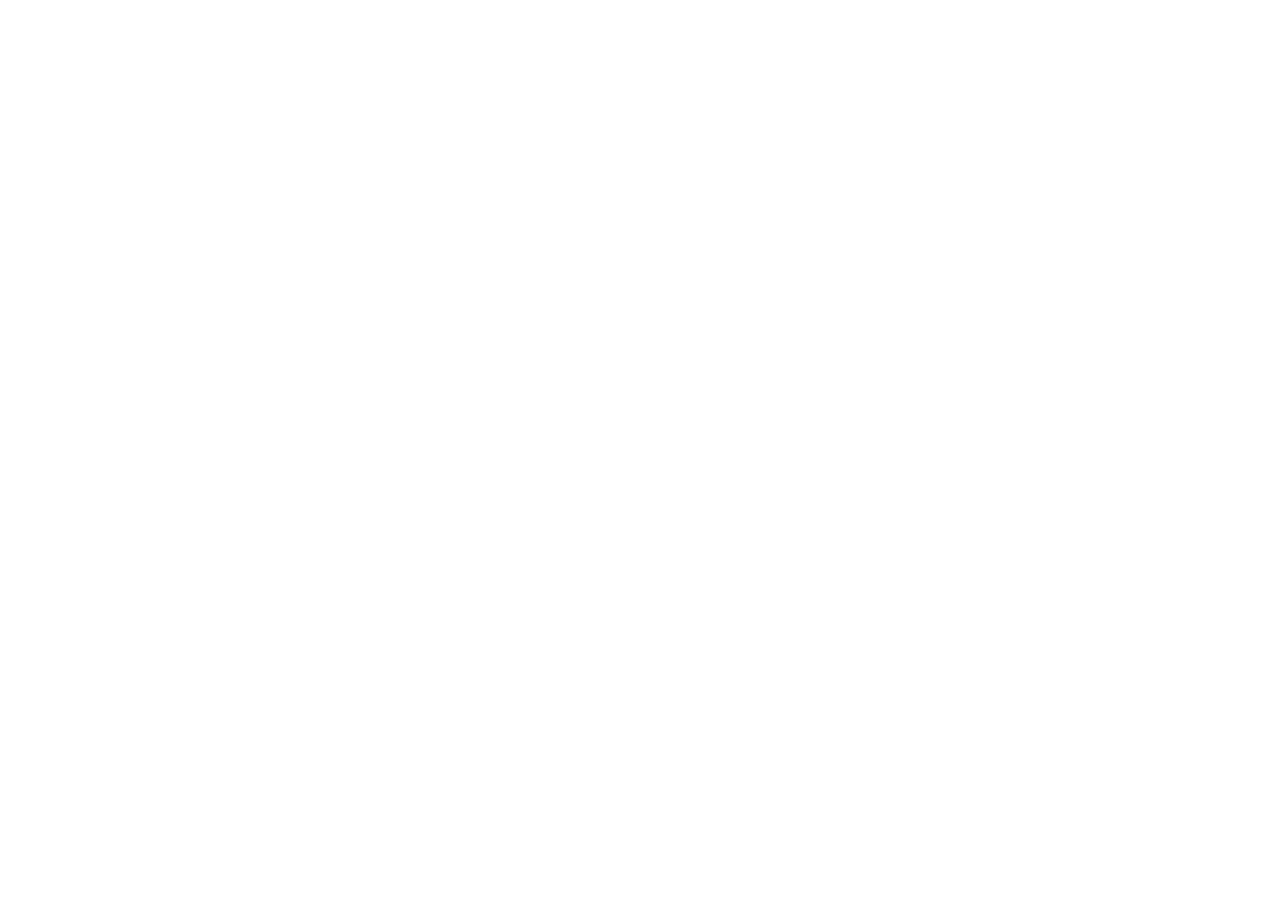
==== products.html @ 04b3e716 "Initial commit - Serene Perfume website" ====
<!DOCTYPE html>
<html lang="en">
<head>
    <meta charset="UTF-8">
    <meta name="viewport" content="width=device-width, initial-scale=1.0">
    <title>Products</title>
</head>
<body>
    
</body>
</html>
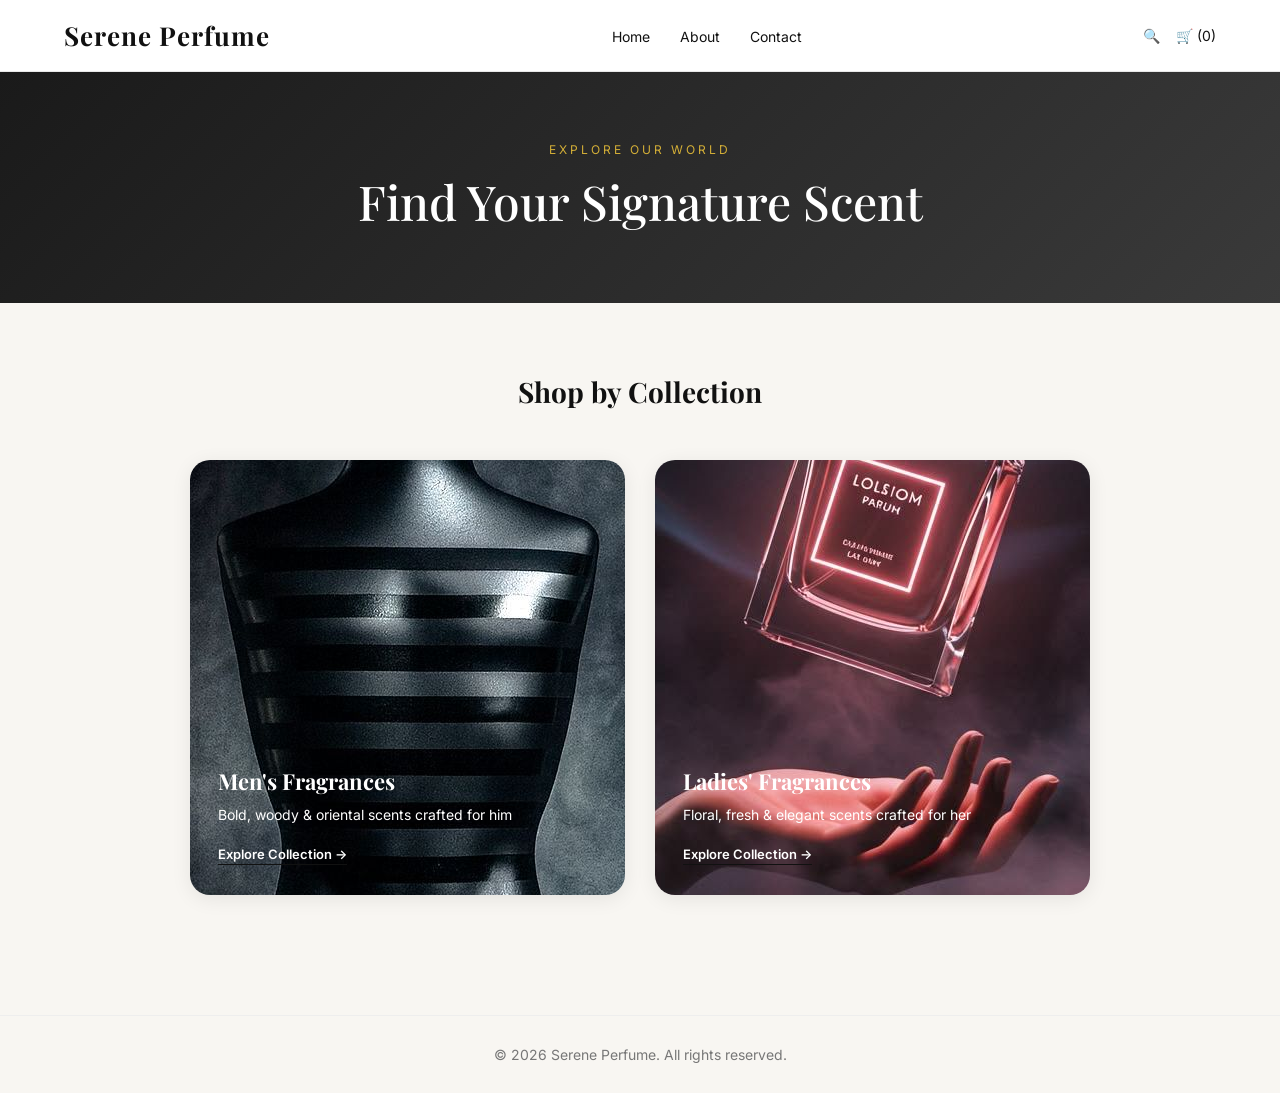
==== commit 39495e6a: "Initial commit - Serene Perfume website" ====
--- a/products.html
+++ b/products.html
@@ -1,11 +1,83 @@
 <!DOCTYPE html>
 <html lang="en">
 <head>
-    <meta charset="UTF-8">
-    <meta name="viewport" content="width=device-width, initial-scale=1.0">
-    <title>Products</title>
+  <meta charset="UTF-8">
+  <meta name="viewport" content="width=device-width, initial-scale=1.0">
+  <title>Shop - Serene Perfume</title>
+  <link rel="stylesheet" href="style.css">
+  <link href="https://fonts.googleapis.com/css2?family=Playfair+Display:wght@500;600&family=Inter:wght@300;400;500&display=swap" rel="stylesheet">
+  <link rel="stylesheet" href="https://cdnjs.cloudflare.com/ajax/libs/font-awesome/6.5.0/css/all.min.css">
 </head>
 <body>
-    
+
+  <header>
+    <div class="container header-flex">
+      <h1 class="logo">Serene Perfume</h1>
+      <nav class="nav">
+        <ul>
+          <li><a href="index.html">Home</a></li>
+          <li><a href="index.html#about">About</a></li>
+          <li><a href="index.html#contact">Contact</a></li>
+        </ul>
+      </nav>
+      <div class="actions">
+        <a href="#">🔍</a>
+        <a href="cart.html">🛒 (<span class="cart-count">0</span>)</a>
+      </div>
+    </div>
+  </header>
+
+  <!-- HERO BANNER -->
+  <div class="products-hero">
+    <div class="container">
+      <p class="products-hero-sub">Explore Our World</p>
+      <h1 class="products-hero-title">Find Your Signature Scent</h1>
+    </div>
+  </div>
+
+  <!-- CATEGORY CARDS -->
+  <section class="category-section">
+    <div class="container">
+
+      <h2 class="category-heading">Shop by Collection</h2>
+
+      <div class="category-cards">
+
+        <!-- MEN card links to men.html -->
+        <a href="men.html" class="category-card">
+          <div class="category-card-img men-bg">
+            <img src="images/men.jpeg" alt="">
+          </div>
+          <div class="category-card-body">
+            <h3>Men's Fragrances</h3>
+            <p>Bold, woody & oriental scents crafted for him</p>
+            <span class="category-cta">Explore Collection →</span>
+          </div>
+        </a>
+
+        <!-- LADIES card links to ladies.html -->
+        <a href="ladies.html" class="category-card">
+          <div class="category-card-img ladies-bg">
+            <img src="images/ladies.jpeg" alt="">
+          </div>
+          <div class="category-card-body">
+            <h3>Ladies' Fragrances</h3>
+            <p>Floral, fresh & elegant scents crafted for her</p>
+            <span class="category-cta">Explore Collection →</span>
+          </div>
+        </a>
+
+      </div>
+
+    </div>
+  </section>
+
+  <footer>
+    <div class="container">
+      <p>© 2026 Serene Perfume. All rights reserved.</p>
+    </div>
+  </footer>
+
+  <script src="index.js"></script>
 </body>
 </html>
--- a/style.css
+++ b/style.css
@@ -0,0 +1,761 @@
+
+html { scroll-behavior: smooth; }
+* { margin: 0; padding: 0; box-sizing: border-box; }
+
+body {
+  font-family: 'Inter', sans-serif;
+  background: #F8F6F2;
+  color: #111;
+  min-height: 100vh;
+}
+
+.container {
+  width: 90%;
+  max-width: 1200px;
+  margin: 0 auto;
+}
+
+
+.hero, #products, .about, #contact {
+  opacity: 0;
+  transform: translateY(40px);
+  animation: fadeInUp 1s ease forwards;
+}
+
+@keyframes fadeInUp {
+  to { opacity: 1; transform: translateY(0); }
+}
+
+/* ══════════════════════════════════
+   HEADER
+   ══════════════════════════════════ */
+header {
+  background: #fff;
+  border-bottom: 1px solid #e8e8e8;
+  position: sticky;
+  top: 0;
+  z-index: 50;
+}
+
+.header-flex {
+  display: flex;
+  justify-content: space-between;
+  align-items: center;
+  padding: 18px 0;
+}
+
+.logo {
+  font-family: 'Playfair Display', serif;
+  font-size: 26px;
+  font-weight: bold;
+  letter-spacing: 1px;
+}
+
+.nav ul { display: flex; list-style: none; gap: 30px; }
+
+.nav ul a {
+  text-decoration: none;
+  color: #111;
+  font-size: 14px;
+  position: relative;
+  padding-bottom: 4px;
+}
+
+.nav ul a::after {
+  content: "";
+  position: absolute;
+  left: 0; bottom: 0;
+  height: 1px; width: 0%;
+  background: #111;
+  transition: width 0.3s ease;
+}
+
+.nav ul a:hover::after { width: 100%; }
+
+.actions { display: flex; gap: 16px; }
+.actions a { text-decoration: none; color: #111; font-size: 14px; }
+
+/* ══════════════════════════════════
+   SHARED BUTTONS
+   ══════════════════════════════════ */
+.btn, .view-all {
+  display: inline-block;
+  padding: 14px 28px;
+  background: linear-gradient(135deg, #121212, #5a5959);
+  color: #fff;
+  text-decoration: none;
+  border-radius: 25px;
+  font-size: 14px;
+  font-weight: bold;
+  transition: 0.3s;
+  text-align: center;
+  border: none;
+  cursor: pointer;
+}
+
+.btn:hover, .view-all:hover {
+  background: linear-gradient(135deg, #020202, #8e8b8b);
+  transform: translateY(-3px);
+  box-shadow: 0 10px 20px rgba(0,0,0,0.2);
+}
+
+.view-all { display: block; width: fit-content; margin: 40px auto 0; }
+
+/* ══════════════════════════════════
+   HOMEPAGE SECTIONS
+   ══════════════════════════════════ */
+section { padding: 80px 0; }
+
+.section-title {
+  font-family: 'Playfair Display', serif;
+  font-size: 36px;
+  text-align: center;
+  margin-bottom: 50px;
+}
+
+/* Hero */
+.hero { padding: 80px 0; }
+
+.hero-grid {
+  display: grid;
+  grid-template-columns: 1.2fr 1fr;
+  align-items: center;
+  gap: 40px;
+}
+
+.small-text { color: #555; margin-bottom: 20px; font-size: 14px; }
+
+.hero-text h1 {
+  font-size: 72px;
+  line-height: 1;
+  font-family: 'Playfair Display', serif;
+  font-weight: 500;
+  margin-bottom: 24px;
+}
+
+.hero-image img {
+  width: 100%;
+  border-radius: 20px;
+  max-width: 320px;
+  object-fit: cover;
+  box-shadow: 0 10px 20px rgba(0,0,0,0.2);
+}
+
+/* Homepage product preview */
+#products .product-grid {
+  display: grid;
+  grid-template-columns: repeat(4, 1fr);
+  gap: 24px;
+}
+
+#products .product-card {
+  background: #fff;
+  border-radius: 16px;
+  overflow: hidden;
+  text-align: center;
+  padding-bottom: 16px;
+  box-shadow: 0 2px 15px rgba(0,0,0,0.06);
+  transition: 0.3s;
+}
+
+#products .product-card:hover {
+  transform: translateY(-6px);
+  box-shadow: 0 12px 30px rgba(0,0,0,0.12);
+}
+
+#products .product-card > img {
+  width: 100%; height: 200px;
+  object-fit: cover;
+  border-radius: 16px 16px 0 0;
+}
+
+#products .product-card .card-body { padding: 12px 14px 0; }
+
+#products .product-card h3 {
+  font-family: 'Playfair Display', serif;
+  font-size: 15px;
+  margin-bottom: 4px;
+}
+
+#products .product-card .card-price {
+  font-size: 14px; color: #555; margin-bottom: 10px;
+}
+
+.cart-btn {
+  padding: 7px 16px;
+  border: none;
+  background: #111; color: #fff;
+  border-radius: 20px;
+  cursor: pointer; transition: 0.3s; font-size: 13px;
+}
+
+.cart-btn:hover { background: #D4AF37; color: #111; }
+
+/* ══════════════════════════════════
+   ABOUT
+   ══════════════════════════════════ */
+.about { background: #f9f9f9; }
+
+.about-grid {
+  display: grid;
+  grid-template-columns: 1fr 1fr;
+  gap: 50px;
+  align-items: center;
+}
+
+.about-text h2 {
+  font-family: 'Playfair Display', serif;
+  font-size: 36px;
+  margin-bottom: 15px;
+}
+
+.intro { font-size: 16px; color: #555; margin-bottom: 25px; line-height: 1.6; }
+.about-features { display: grid; gap: 15px; }
+
+.feature {
+  background: rgb(183,182,180);
+  padding: 12px 16px;
+  border-radius: 12px;
+  transition: 0.3s;
+}
+
+.feature:hover { transform: translateY(-5px); }
+.feature h4 { margin-bottom: 4px; }
+.feature p { font-size: 13px; color: #444; }
+.about-image img { width: 90%; border-radius: 20px; }
+
+/* ══════════════════════════════════
+   CONTACT  (new design)
+   ══════════════════════════════════ */
+.contact {
+  background: #fff;
+  padding: 80px 0;
+}
+
+/* Two column layout */
+.contact-top {
+  display: grid;
+  grid-template-columns: 1fr 1.2fr;
+  gap: 60px;
+  margin-bottom: 40px;
+}
+
+/* Left — info */
+.contact-info h2 {
+  font-family: 'Playfair Display', serif;
+  font-size: 38px;
+  margin-bottom: 10px;
+  color: #111;
+}
+
+.contact-subtitle {
+  font-size: 14px;
+  color: #777;
+  line-height: 1.7;
+  margin-bottom: 30px;
+}
+
+.contact-row {
+  display: flex;
+  align-items: center;
+  gap: 16px;
+  padding: 16px 0;
+  border-bottom: 1px solid #eee;
+}
+
+.contact-row:first-of-type { border-top: 1px solid #eee; }
+
+.contact-icon {
+  width: 42px;
+  height: 42px;
+  border-radius: 10px;
+  background: #f4f4f4;
+  border: 1px solid #e8e8e8;
+  display: flex;
+  align-items: center;
+  justify-content: center;
+  font-size: 16px;
+  color: #111;
+  flex-shrink: 0;
+}
+
+.contact-label {
+  font-size: 11px;
+  text-transform: uppercase;
+  letter-spacing: 1px;
+  color: #999;
+  margin-bottom: 3px;
+}
+
+.contact-row-text a,
+.contact-row-text span {
+  font-size: 14px;
+  font-weight: 500;
+  color: #111;
+  text-decoration: none;
+}
+
+.contact-row-text a:hover { color: #D4AF37; }
+
+/* Right — form */
+.contact-form {
+  background: #F8F6F2;
+  padding: 36px;
+  border-radius: 20px;
+  border: 1px solid #eee;
+}
+
+.contact-form h3 {
+  font-family: 'Playfair Display', serif;
+  font-size: 22px;
+  margin-bottom: 24px;
+  color: #111;
+}
+
+.form-two-col {
+  display: grid;
+  grid-template-columns: 1fr 1fr;
+  gap: 16px;
+}
+
+.form-field {
+  margin-bottom: 16px;
+}
+
+.form-field label {
+  display: block;
+  font-size: 12px;
+  text-transform: uppercase;
+  letter-spacing: 0.8px;
+  color: #888;
+  margin-bottom: 6px;
+}
+
+.form-field input,
+.form-field textarea {
+  width: 100%;
+  padding: 13px 16px;
+  border: 1px solid #ddd;
+  border-radius: 10px;
+  font-size: 14px;
+  background: #fff;
+  color: #111;
+  font-family: 'Inter', sans-serif;
+  transition: 0.3s;
+  resize: vertical;
+}
+
+.form-field input:focus,
+.form-field textarea:focus {
+  outline: none;
+  border-color: #111;
+  box-shadow: 0 0 0 3px rgba(0,0,0,0.05);
+}
+
+.form-submit {
+  width: 100%;
+  padding: 14px;
+  border: none;
+  background: linear-gradient(135deg, #121212, #5a5959);
+  color: #fff;
+  border-radius: 25px;
+  cursor: pointer;
+  transition: 0.3s;
+  font-weight: bold;
+  font-size: 14px;
+  font-family: 'Inter', sans-serif;
+  display: flex;
+  align-items: center;
+  justify-content: center;
+  gap: 8px;
+  margin-top: 4px;
+}
+
+.form-submit:hover {
+  background: linear-gradient(135deg, #020202, #8e8b8b);
+  transform: translateY(-3px);
+  box-shadow: 0 10px 20px rgba(0,0,0,0.2);
+}
+
+/* Success message */
+.form-success {
+  display: none;
+  margin-top: 16px;
+  padding: 14px 18px;
+  background: #eaf7ee;
+  border: 1px solid #c3e6cb;
+  border-radius: 10px;
+  color: #2d6a4f;
+  font-size: 14px;
+  font-weight: 500;
+  align-items: center;
+  gap: 8px;
+}
+
+.form-success.show {
+  display: flex;
+}
+
+/* Social buttons row */
+.social-row {
+  display: flex;
+  gap: 12px;
+  padding-top: 30px;
+  border-top: 1px solid #eee;
+  flex-wrap: wrap;
+}
+
+.social-btn {
+  display: flex;
+  align-items: center;
+  gap: 8px;
+  padding: 10px 20px;
+  border-radius: 25px;
+  font-size: 14px;
+  font-weight: 500;
+  text-decoration: none;
+  border: 1px solid #ddd;
+  background: #fff;
+  color: #111;
+  transition: 0.3s;
+}
+
+.social-btn:hover {
+  transform: translateY(-3px);
+  box-shadow: 0 8px 20px rgba(0,0,0,0.1);
+}
+
+.whatsapp-btn:hover { background: #25D366; color: #fff; border-color: #25D366; }
+.instagram-btn:hover { background: #E1306C; color: #fff; border-color: #E1306C; }
+.tiktok-btn:hover { background: #111; color: #fff; border-color: #111; }
+
+/* ══════════════════════════════════
+   PRODUCTS.HTML CATEGORY PAGE
+   ══════════════════════════════════ */
+.products-hero {
+  background: linear-gradient(135deg, #1a1a1a, #3a3a3a);
+  color: #fff;
+  padding: 70px 0;
+  text-align: center;
+}
+
+.products-hero-sub {
+  font-size: 12px;
+  text-transform: uppercase;
+  letter-spacing: 3px;
+  color: #D4AF37;
+  margin-bottom: 12px;
+}
+
+.products-hero-title {
+  font-family: 'Playfair Display', serif;
+  font-size: 48px;
+  font-weight: 500;
+}
+
+.products-hero-desc {
+  font-size: 15px;
+  color: rgba(255,255,255,0.7);
+  margin-top: 12px;
+}
+
+.category-section { padding: 70px 0 100px; }
+
+.category-heading {
+  font-family: 'Playfair Display', serif;
+  font-size: 28px;
+  text-align: center;
+  margin-bottom: 50px;
+}
+
+.category-cards {
+  display: grid;
+  grid-template-columns: 1fr 1fr;
+  gap: 30px;
+  max-width: 900px;
+  margin: 0 auto;
+}
+
+.category-card {
+  border-radius: 20px;
+  overflow: hidden;
+  cursor: pointer;
+  transition: 0.35s;
+  box-shadow: 0 4px 20px rgba(0,0,0,0.08);
+  background: #fff;
+  text-decoration: none;
+  color: inherit;
+  display: block;
+}
+
+.category-card:hover {
+  transform: translateY(-10px);
+  box-shadow: 0 24px 60px rgba(0,0,0,0.15);
+}
+
+.category-card-img {
+  height: 280px;
+  display: flex;
+  align-items: center;
+  justify-content: center;
+}
+
+.men-bg { background: linear-gradient(135deg, #1a1a2e, #16213e, #0f3460); }
+.ladies-bg { background: linear-gradient(135deg, #f8b4c8, #e8879c, #c96b85); }
+
+.category-icon { font-size: 90px; color: rgba(255,255,255,0.25); user-select: none; }
+
+.category-card-body { padding: 26px 28px 30px; }
+
+.category-card-body h3 {
+  font-family: 'Playfair Display', serif;
+  font-size: 22px;
+  margin-bottom: 8px;
+  color: white;
+}
+
+.category-card-body p { font-size: 14px; color: white; margin-bottom: 18px; line-height: 1.5; }
+
+.category-cta {
+  font-size: 13px;
+  font-weight: 600;
+  color: white;
+  border-bottom: 1px solid #111;
+  padding-bottom: 2px;
+  transition: 0.3s;
+  display: inline-block;
+}
+
+.category-card:hover .category-cta { color: #D4AF37; border-color: #D4AF37; }
+
+/* ══════════════════════════════════
+   MEN.HTML & LADIES.HTML
+   ══════════════════════════════════ */
+.men-hero { background: linear-gradient(135deg, #0f0f1a, #1a1a2e, #0f3460); }
+.ladies-hero { background: linear-gradient(135deg, #5c1a2e, #8e3a59, #c96b85); }
+
+.listing-section { padding: 50px 0 100px; }
+
+.filter-tabs { display: flex; gap: 10px; margin-bottom: 36px; flex-wrap: wrap; }
+
+.filter-tab {
+  padding: 8px 22px;
+  border: 1px solid #ccc;
+  border-radius: 25px;
+  background: transparent;
+  font-size: 13px;
+  cursor: pointer;
+  transition: 0.3s;
+  font-family: 'Inter', sans-serif;
+  color: #111;
+}
+
+.filter-tab:hover,
+.filter-tab.active { background: #111; color: #fff; border-color: #111; }
+
+.product-grid {
+  display: grid;
+  grid-template-columns: repeat(4, 1fr);
+  gap: 24px;
+}
+
+.product-card {
+  background: #fff;
+  border-radius: 16px;
+  overflow: hidden;
+  cursor: pointer;
+  transition: 0.3s;
+  box-shadow: 0 2px 15px rgba(0,0,0,0.06);
+  text-align: center;
+  padding-bottom: 16px;
+}
+
+.product-card:hover {
+  transform: translateY(-6px);
+  box-shadow: 0 12px 30px rgba(0,0,0,0.12);
+}
+
+.product-card > img {
+  width: 100%; height: 210px;
+  object-fit: cover;
+  border-radius: 16px 16px 0 0;
+}
+
+.card-body { padding: 14px 16px 0; }
+
+.product-card h3 {
+  font-family: 'Playfair Display', serif;
+  font-size: 15px;
+  margin-bottom: 3px;
+}
+
+.brand-tag {
+  font-size: 11px; color: #999;
+  text-transform: uppercase;
+  letter-spacing: 1px;
+  margin-bottom: 6px;
+}
+
+.card-price { font-weight: 600; font-size: 14px; color: #111; margin-bottom: 10px; }
+
+.quick-add {
+  padding: 7px 16px;
+  background: #111; color: #fff;
+  border: none; border-radius: 20px;
+  font-size: 12px; cursor: pointer; transition: 0.3s;
+}
+
+.quick-add:hover { background: #D4AF37; color: #111; }
+
+/* ══════════════════════════════════
+   SLIDE-IN PANEL
+   ══════════════════════════════════ */
+.panel-overlay {
+  position: fixed; inset: 0;
+  background: rgba(0,0,0,0.45);
+  z-index: 100; opacity: 0;
+  pointer-events: none;
+  transition: opacity 0.3s ease;
+}
+
+.panel-overlay.active { opacity: 1; pointer-events: all; }
+
+.slide-panel {
+  position: fixed;
+  top: 0; right: -580px;
+  width: 560px; max-width: 95vw;
+  height: 100vh; background: #fff;
+  z-index: 101; overflow-y: auto;
+  transition: right 0.4s cubic-bezier(0.4,0,0.2,1);
+  padding: 30px;
+  box-shadow: -10px 0 40px rgba(0,0,0,0.15);
+}
+
+.slide-panel.active { right: 0; }
+
+.panel-close {
+  position: absolute; top: 20px; right: 20px;
+  background: #f4f4f4; border: none;
+  width: 36px; height: 36px; border-radius: 50%;
+  font-size: 16px; cursor: pointer;
+  display: flex; align-items: center; justify-content: center;
+  transition: 0.3s;
+}
+
+.panel-close:hover { background: #111; color: #fff; }
+
+.panel-image-wrap { margin-top: 10px; margin-bottom: 20px; }
+
+.panel-main-img { width: 100%; height: 260px; object-fit: cover; border-radius: 16px; }
+
+.panel-thumbnails { display: flex; gap: 10px; margin-top: 12px; }
+
+.panel-thumbnails img {
+  width: 60px; height: 60px;
+  object-fit: cover; border-radius: 10px;
+  cursor: pointer; opacity: 0.6; transition: 0.3s;
+  border: 2px solid transparent;
+}
+
+.panel-thumbnails img:hover,
+.panel-thumbnails img.selected { opacity: 1; border-color: #111; }
+
+.panel-brand { font-size: 11px; text-transform: uppercase; letter-spacing: 2px; color: #999; margin-bottom: 6px; }
+.panel-name { font-family: 'Playfair Display', serif; font-size: 30px; margin-bottom: 8px; }
+.panel-price { font-size: 20px; font-weight: 600; color: #111; margin-bottom: 14px; }
+.panel-desc { font-size: 14px; color: #666; line-height: 1.7; margin-bottom: 22px; }
+
+.panel-actions { display: flex; gap: 12px; align-items: center; flex-wrap: wrap; margin-bottom: 30px; }
+
+.qty-box {
+  display: flex; align-items: center; gap: 12px;
+  border: 1px solid #ddd; border-radius: 25px; padding: 8px 16px;
+}
+
+.qty-box button { background: none; border: none; font-size: 18px; cursor: pointer; color: #111; line-height: 1; padding: 0; }
+.qty-box span { font-size: 15px; font-weight: 500; min-width: 20px; text-align: center; }
+
+.add-cart-btn {
+  flex: 1; padding: 12px 20px;
+  background: #111; color: #fff;
+  border: none; border-radius: 25px;
+  font-size: 14px; font-weight: 500;
+  cursor: pointer; transition: 0.3s;
+}
+
+.add-cart-btn:hover { background: #D4AF37; color: #111; }
+
+.inquire-link {
+  padding: 12px 20px;
+  border: 1px solid #111; border-radius: 25px;
+  text-decoration: none; color: #111; font-size: 14px; transition: 0.3s;
+}
+
+.inquire-link:hover { background: #111; color: #fff; }
+
+.related-section { border-top: 1px solid #eee; padding-top: 20px; }
+
+.related-section h4 { font-family: 'Playfair Display', serif; font-size: 18px; margin-bottom: 16px; }
+
+.related-list { display: flex; gap: 14px; flex-wrap: wrap; }
+
+.related-item { text-align: center; cursor: pointer; transition: 0.3s; width: 80px; }
+.related-item:hover { transform: translateY(-4px); }
+.related-item img { width: 80px; height: 80px; object-fit: cover; border-radius: 12px; margin-bottom: 6px; }
+.related-item p { font-size: 11px; color: #333; }
+.related-item .rel-price { font-size: 11px; font-weight: 600; color: #111; }
+
+.toast {
+  position: fixed; bottom: 30px; left: 50%;
+  transform: translateX(-50%) translateY(80px);
+  background: #111; color: #fff;
+  padding: 12px 24px; border-radius: 25px;
+  font-size: 14px; z-index: 999;
+  transition: transform 0.4s ease;
+  white-space: nowrap;
+}
+
+.toast.show { transform: translateX(-50%) translateY(0); }
+
+/* ══════════════════════════════════
+   FOOTER
+   ══════════════════════════════════ */
+footer {
+  text-align: center; padding: 30px 0;
+  font-size: 14px; color: #777;
+  border-top: 1px solid #eee; margin-top: 20px;
+}
+
+/* ══════════════════════════════════
+   RESPONSIVE
+   ══════════════════════════════════ */
+@media (max-width: 1024px) {
+  .product-grid { grid-template-columns: repeat(3, 1fr); }
+}
+
+@media (max-width: 768px) {
+  .header-flex { flex-direction: column; gap: 15px; }
+  .nav ul { flex-direction: column; align-items: center; gap: 10px; }
+  .actions { justify-content: center; }
+
+  .hero-grid { grid-template-columns: 1fr; text-align: center; }
+  .hero-text h1 { font-size: 42px; }
+  .hero-image img { max-width: 250px; margin: 0 auto; }
+
+  #products .product-grid,
+  .product-grid { grid-template-columns: repeat(2, 1fr); gap: 16px; }
+
+  .about-grid { grid-template-columns: 1fr; text-align: center; }
+  .about-image { display: flex; justify-content: center; }
+  .about-image img { max-width: 280px; }
+
+  .contact-top { grid-template-columns: 1fr; gap: 36px; }
+  .form-two-col { grid-template-columns: 1fr; }
+
+  .category-cards { grid-template-columns: 1fr; }
+  .products-hero-title { font-size: 32px; }
+
+  .slide-panel { width: 100vw; right: -100vw; }
+
+  section { padding: 60px 0; }
+}
